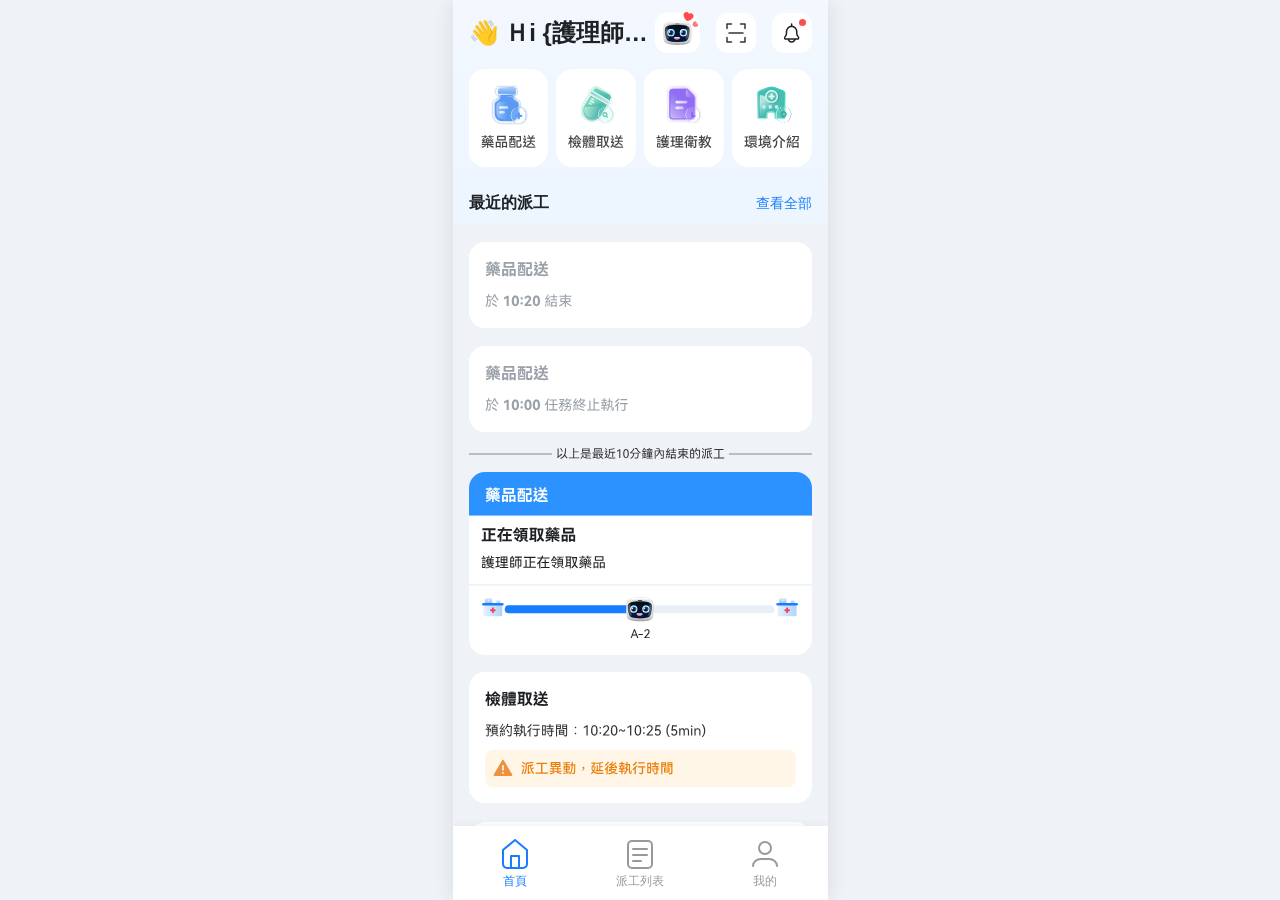
==== index.html @ 9b592e41 "feat: 合并首页和派工列表为单页应用，底部导航栏切换" ====
<!DOCTYPE html>
<html lang="zh-TW">
<head>
  <meta charset="UTF-8">
  <meta name="viewport" content="width=device-width, initial-scale=1.0, maximum-scale=1.0, user-scalable=no, viewport-fit=cover">
  <meta name="apple-mobile-web-app-capable" content="yes">
  <meta name="apple-mobile-web-app-status-bar-style" content="black-translucent">
  <meta http-equiv="Cache-Control" content="no-cache, no-store, must-revalidate">
  <meta http-equiv="Pragma" content="no-cache">
  <meta http-equiv="Expires" content="0">
  <title>護理協作APP</title>
  <link rel="stylesheet" href="styles.css?v=8">
</head>
<body>

<div class="phone-frame">

  <!-- ==================== 首頁面板 ==================== -->
  <div class="page-panel active" id="page-home">
    <header class="sticky-header home-header">
      <div class="header-row">
        <h1 class="greeting">👋 Ｈi {護理師名稱}</h1>
        <div class="header-icons">
          <img src="icons/header-icon-camera.svg" alt="camera" width="45" height="41">
          <img src="icons/header-icon-scan.svg" alt="scan" width="40" height="40">
          <img src="icons/header-icon-msg.svg" alt="messages" width="40" height="40">
        </div>
      </div>
      <div class="quick-actions">
        <img src="icons/action-medication.svg" alt="藥品配送" width="80" height="98">
        <img src="icons/action-specimen.svg" alt="檢體取送" width="80" height="98">
        <img src="icons/action-education.svg" alt="護理衛教" width="80" height="98">
        <img src="icons/action-environment.svg" alt="環境介紹" width="80" height="98">
      </div>
      <div class="section-header">
        <h2 class="section-title">最近的派工</h2>
        <a href="#" class="view-all">查看全部</a>
      </div>
    </header>

    <div class="scroll-content">
      <div class="task-list">
        <object class="task-img" data="icons/task-completed-component.svg" type="image/svg+xml" aria-label="藥品任務"></object>
        <object class="task-img" data="icons/task-aborted-component.svg" type="image/svg+xml" aria-label="藥品任務"></object>
        <object class="task-img task-divider" data="icons/divider-frame.svg" type="image/svg+xml" aria-label=""></object>
        <object class="task-img" data="icons/task-active.svg" type="image/svg+xml" aria-label="正在領取藥品"></object>
        <object class="task-img" data="icons/task-specimen.svg" type="image/svg+xml" aria-label="檢體取送"></object>
        <object class="task-img" data="icons/task-pending1.svg" type="image/svg+xml" aria-label="藥品配送"></object>
        <object class="task-img" data="icons/task-pending2.svg" type="image/svg+xml" aria-label="藥品配送"></object>
      </div>
    </div>
  </div>

  <!-- ==================== 派工列表面板 ==================== -->
  <div class="page-panel" id="page-task-list">
    <header class="sticky-header tasklist-header">
      <div class="header-bar">
        <button class="back-btn" aria-label="返回">
          <svg width="24" height="24" viewBox="0 0 24 24" fill="none">
            <path d="M15 18L9 12L15 6" stroke="#1F2124" stroke-width="2" stroke-linecap="round" stroke-linejoin="round"/>
          </svg>
        </button>
        <div class="header-date">
          <div class="date-today">今日</div>
          <div class="date-full">10/31 (四)</div>
        </div>
        <button class="forward-btn" aria-label="前进">
          <svg width="24" height="24" viewBox="0 0 24 24" fill="none">
            <path d="M9 18L15 12L9 6" stroke="#1F2124" stroke-width="2" stroke-linecap="round" stroke-linejoin="round"/>
          </svg>
        </button>
      </div>
      <div class="filter-tabs">
        <button class="tab active">全部(9)</button>
        <button class="tab">待執行(3)</button>
        <button class="tab">執行中(3)</button>
        <button class="tab">已結束(3)</button>
      </div>
    </header>

    <div class="scroll-content">
      <div class="task-list">
        <div class="shift-section">
          <div class="shift-header">
            <span class="shift-icon">☀️</span>
            <span class="shift-name">白班</span>
          </div>
          <div class="shift-desc">你工作時段的派工</div>
        </div>

        <div class="task-card task-done">
          <div class="task-top">
            <span class="task-title">藥品配送</span>
            <span class="task-source">勤務派工 (系統)</span>
          </div>
          <div class="task-bottom">
            <span class="task-status">於 10:20 結束</span>
          </div>
        </div>

        <div class="task-card task-done">
          <div class="task-top">
            <span class="task-title">檢體取送</span>
            <span class="task-source">你派工 (系統)</span>
          </div>
          <div class="task-bottom">
            <span class="task-status">於 10:00 任務終止執行</span>
          </div>
        </div>

        <div class="task-card task-active-card">
          <div class="task-header">
            <span class="task-title">藥品配送</span>
            <span class="task-source">勤務派工 (系統)</span>
          </div>
          <div class="task-progress-section">
            <div class="progress-title">正在領取藥品</div>
            <div class="progress-desc">護理師正在領取藥品</div>
          </div>
          <div class="progress-bar-wrapper">
            <div class="progress-bar">
              <div class="progress-fill" style="width: 50%"></div>
            </div>
            <div class="progress-locations">
              <span>護理站</span>
              <span>A-2</span>
              <span>護理站</span>
            </div>
          </div>
        </div>

        <div class="task-card task-active-card">
          <div class="task-header">
            <span class="task-title">檢體取送</span>
            <span class="task-source">你派工 (系統)</span>
          </div>
          <div class="task-progress-section">
            <div class="progress-title">請前往 B-1 區交付檢體</div>
            <div class="progress-desc">請儘速前來，避免機器人超時離去</div>
          </div>
          <div class="progress-bar-wrapper">
            <div class="progress-bar">
              <div class="progress-fill" style="width: 50%"></div>
            </div>
            <div class="progress-locations">
              <span>檢體站</span>
              <span>B-1</span>
              <span>檢體站</span>
            </div>
          </div>
        </div>

        <div class="shift-divider">
          <div class="divider-line"></div>
          <span class="divider-text">因轉換班別，不執行派工記錄 (4)</span>
          <div class="divider-line"></div>
        </div>

        <div class="task-card task-disabled">
          <div class="task-top">
            <span class="task-title">環境介紹-帶入病室</span>
          </div>
          <div class="task-bottom">
            <span class="task-status">無法執行派工，請自行執行環境介紹</span>
          </div>
        </div>

        <div class="task-card task-disabled">
          <div class="task-top">
            <span class="task-title">檢體取送</span>
          </div>
          <div class="task-bottom">
            <span class="task-status">無法執行派工，請自行將檢體送往檢體站</span>
          </div>
        </div>

        <div class="task-card task-disabled">
          <div class="task-top">
            <span class="task-title">藥品配送</span>
          </div>
          <div class="task-bottom">
            <span class="task-status">無法執行派工，請自行前往護理站領藥</span>
          </div>
        </div>

        <div class="task-card task-disabled">
          <div class="task-top">
            <span class="task-title">護理衛教</span>
          </div>
          <div class="task-bottom">
            <span class="task-status">無法執行派工，請重新預約衛教</span>
          </div>
        </div>
      </div>
    </div>
  </div>

  <!-- ==================== 共用底部導航 ==================== -->
  <nav class="bottom-nav">
    <div class="nav-item active" data-page="home">
      <svg width="32" height="32" viewBox="0 0 32 32" fill="none">
        <path d="M4 12L16 2L28 12V26C28 27.0609 27.5786 28.0783 26.8284 28.8284C26.0783 29.5786 25.0609 30 24 30H8C6.93913 30 5.92172 29.5786 5.17157 28.8284C4.42143 28.0783 4 27.0609 4 26V12Z" stroke="#999999" stroke-width="2" stroke-linecap="round" stroke-linejoin="round"/>
        <path d="M12 30V18H20V30" stroke="#999999" stroke-width="2" stroke-linecap="round" stroke-linejoin="round"/>
      </svg>
      <span>首頁</span>
    </div>
    <div class="nav-item" data-page="task-list">
      <svg width="32" height="32" viewBox="0 0 32 32" fill="none">
        <rect x="4" y="3" width="24" height="27" rx="4" stroke="#999999" stroke-width="2"/>
        <path d="M9 11H23" stroke="#999999" stroke-width="2" stroke-linecap="round"/>
        <path d="M9 17H23" stroke="#999999" stroke-width="2" stroke-linecap="round"/>
        <path d="M9 23H17" stroke="#999999" stroke-width="2" stroke-linecap="round"/>
      </svg>
      <span>派工列表</span>
    </div>
    <div class="nav-item" data-page="my">
      <svg width="32" height="32" viewBox="0 0 32 32" fill="none">
        <circle cx="16" cy="10" r="6" stroke="#999999" stroke-width="2"/>
        <path d="M28 28C28 24.134 24.4183 21 20 21H12C7.58172 21 4 24.134 4 28" stroke="#999999" stroke-width="2" stroke-linecap="round"/>
      </svg>
      <span>我的</span>
    </div>
  </nav>

</div>

<script>
(function() {
  var navItems = document.querySelectorAll('.nav-item');
  var panels = {
    home: document.getElementById('page-home'),
    'task-list': document.getElementById('page-task-list')
  };

  function switchPage(pageName) {
    Object.keys(panels).forEach(function(key) {
      if (panels[key]) {
        panels[key].classList.toggle('active', key === pageName);
      }
    });

    navItems.forEach(function(item) {
      var isActive = item.getAttribute('data-page') === pageName;
      item.classList.toggle('active', isActive);
    });

    var scrollEl = document.querySelector('#' + pageName + ' .scroll-content, #page-' + pageName + ' .scroll-content');
    var activePanel = panels[pageName];
    if (activePanel) {
      var scrollContent = activePanel.querySelector('.scroll-content');
      if (scrollContent) {
        scrollContent.scrollTop = 0;
      }
    }
  }

  navItems.forEach(function(item) {
    item.addEventListener('click', function() {
      var page = this.getAttribute('data-page');
      if (page === 'my') return;
      switchPage(page);
    });
  });

  var homeScrollEl = document.querySelector('#page-home .scroll-content');
  var homeHeaderEl = document.querySelector('#page-home .home-header');
  if (homeScrollEl && homeHeaderEl) {
    homeScrollEl.addEventListener('scroll', function() {
      homeHeaderEl.classList.toggle('scrolled', homeScrollEl.scrollTop > 0);
    });
  }

  var tasklistScrollEl = document.querySelector('#page-task-list .scroll-content');
  var tasklistHeaderEl = document.querySelector('#page-task-list .tasklist-header');
  if (tasklistScrollEl && tasklistHeaderEl) {
    tasklistScrollEl.addEventListener('scroll', function() {
      tasklistHeaderEl.classList.toggle('scrolled', tasklistScrollEl.scrollTop > 0);
    });
  }
})();
</script>
</body>
</html>
---- styles.css ----
*, *::before, *::after { margin:0; padding:0; box-sizing:border-box; }

html, body {
  width: 100%;
  font-family: 'HarmonyOS Sans TC', -apple-system, BlinkMacSystemFont, 'Segoe UI', Roboto, sans-serif;
  background: #EFF3F7;
  color: #1F2124;
  -webkit-font-smoothing: antialiased;
  -moz-osx-font-smoothing: grayscale;
  height: 100%;
  overflow: hidden;
}

.phone-frame {
  width: 100%;
  height: 100dvh;
  height: 100vh;
  background: #EFF3F7;
  overflow: hidden;
  display: flex;
  flex-direction: column;
  padding-top: env(safe-area-inset-top);
}

@supports (padding-top: env(safe-area-inset-top)) {
  .phone-frame {
    height: calc(100vh - env(safe-area-inset-bottom));
  }
}

/* ==================== PAGE PANELS ==================== */

.page-panel {
  display: none;
  flex-direction: column;
  flex: 1;
  overflow: hidden;
}

.page-panel.active {
  display: flex;
}

/* ==================== STICKY HEADER ==================== */

.sticky-header {
  flex-shrink: 0;
  position: relative;
  z-index: 10;
  box-shadow: none;
  transition: box-shadow 0.15s ease;
}

.sticky-header.scrolled {
  box-shadow: 0px 2px 6px rgba(29, 118, 202, 0.12);
}

/* ---- Home header (首頁) ---- */

.home-header {
  background: linear-gradient(180deg, #F3F8FF 0%, #EDF5FF 100%);
}

.header-row {
  display: flex;
  justify-content: space-between;
  align-items: center;
  padding: 12px 16px 16px;
}

.greeting {
  font-size: 24px;
  font-weight: 700;
  line-height: 36px;
  color: #1F2124;
  flex: 1;
  min-width: 0;
  overflow: hidden;
  text-overflow: ellipsis;
  white-space: nowrap;
}

.header-icons {
  display: flex;
  gap: 16px;
  align-items: center;
  flex-shrink: 0;
}

.header-icons img {
  display: block;
}

.quick-actions {
  display: flex;
  justify-content: space-between;
  gap: 8px;
  padding: 0 16px 8px;
}

.quick-actions img {
  display: block;
  flex: 1;
  min-width: 0;
  width: 100%;
  height: auto;
}

.section-header {
  display: flex;
  justify-content: space-between;
  align-items: center;
  padding: 16px 16px 8px;
}

.section-title {
  font-size: 16px;
  font-weight: 700;
  line-height: 24px;
  color: #1F2124;
}

.view-all {
  font-size: 14px;
  font-weight: 500;
  line-height: 22px;
  color: #167EFF;
  text-decoration: none;
}

/* ---- Task list header (派工列表) ---- */

.tasklist-header {
  background: #E2ECF9;
}

.header-bar {
  display: flex;
  justify-content: space-between;
  align-items: center;
  padding: 14px 16px;
}

.back-btn, .forward-btn {
  width: 40px;
  height: 40px;
  border: none;
  background: transparent;
  cursor: pointer;
  display: flex;
  align-items: center;
  justify-content: center;
  padding: 0;
  flex-shrink: 0;
}

.header-date {
  text-align: center;
  flex: 1;
}

.date-today {
  font-size: 14px;
  font-weight: 500;
  line-height: 20px;
  color: #1F2124;
}

.date-full {
  font-size: 16px;
  font-weight: 700;
  line-height: 24px;
  color: #1F2124;
}

.filter-tabs {
  display: flex;
  gap: 8px;
  padding: 0 16px 16px;
  overflow-x: auto;
  -webkit-overflow-scrolling: touch;
  scrollbar-width: none;
}

.filter-tabs::-webkit-scrollbar {
  display: none;
}

.tab {
  flex-shrink: 0;
  padding: 6px 16px;
  border: none;
  border-radius: 8px;
  font-size: 14px;
  font-weight: 500;
  line-height: 22px;
  color: #666666;
  background: #FFFFFF;
  cursor: pointer;
  transition: all 0.2s ease;
}

.tab.active {
  background: #167EFF;
  color: #FFFFFF;
}

/* ==================== SCROLLABLE CONTENT ==================== */

.scroll-content {
  flex: 1;
  overflow-y: auto;
  -webkit-overflow-scrolling: touch;
  overflow-x: hidden;
}

.task-list {
  display: flex;
  flex-direction: column;
  gap: 8px;
  padding: 16px 16px 12px;
  align-items: stretch;
}

.task-img {
  display: block;
  width: 100%;
  border: none;
  pointer-events: none;
  overflow: hidden;
}

/* ==================== TASK CARD STYLES (派工列表) ==================== */

.shift-section {
  text-align: center;
  padding: 8px 0 4px;
}

.shift-header {
  display: flex;
  align-items: center;
  justify-content: center;
  gap: 6px;
  margin-bottom: 4px;
}

.shift-icon {
  font-size: 16px;
}

.shift-name {
  font-size: 14px;
  font-weight: 700;
  line-height: 22px;
  color: #333333;
}

.shift-desc {
  font-size: 12px;
  font-weight: 400;
  line-height: 18px;
  color: #333333;
}

.task-card {
  background: #FFFFFF;
  border-radius: 16px;
  padding: 16px;
  width: 100%;
}

.task-card.task-disabled {
  opacity: 0.6;
}

.task-card.task-active-card {
  background: linear-gradient(180deg, #167EFF 0%, #0D6FE8 100%);
  padding: 0;
  overflow: hidden;
}

.task-top, .task-header {
  display: flex;
  justify-content: space-between;
  align-items: center;
  margin-bottom: 8px;
}

.task-card.task-active-card .task-header {
  padding: 12px 16px 0;
  margin-bottom: 0;
}

.task-title {
  font-size: 16px;
  font-weight: 700;
  line-height: 24px;
  color: #1F2124;
}

.task-card.task-active-card .task-title {
  color: #FFFFFF;
}

.task-source {
  font-size: 14px;
  font-weight: 400;
  line-height: 22px;
  color: #666666;
}

.task-card.task-active-card .task-source {
  color: rgba(255, 255, 255, 0.8);
}

.task-bottom {
  display: flex;
  align-items: center;
}

.task-status {
  font-size: 14px;
  font-weight: 400;
  line-height: 22px;
  color: #666666;
}

.task-progress-section {
  padding: 8px 16px 12px;
}

.progress-title {
  font-size: 16px;
  font-weight: 700;
  line-height: 24px;
  color: #FFFFFF;
  margin-bottom: 4px;
}

.progress-desc {
  font-size: 14px;
  font-weight: 400;
  line-height: 22px;
  color: rgba(255, 255, 255, 0.8);
}

.progress-bar-wrapper {
  padding: 0 12px 16px;
}

.progress-bar {
  height: 8px;
  background: rgba(255, 255, 255, 0.3);
  border-radius: 4px;
  overflow: hidden;
  margin-bottom: 8px;
  position: relative;
}

.progress-fill {
  height: 100%;
  background: #FFFFFF;
  border-radius: 4px;
  position: relative;
}

.progress-locations {
  display: flex;
  justify-content: space-between;
  font-size: 12px;
  font-weight: 500;
  line-height: 18px;
  color: rgba(255, 255, 255, 0.9);
}

.shift-divider {
  display: flex;
  align-items: center;
  gap: 12px;
  padding: 8px 0;
}

.divider-line {
  flex: 1;
  height: 1px;
  background: #D9D9D9;
}

.divider-text {
  font-size: 12px;
  font-weight: 400;
  line-height: 18px;
  color: #999999;
  white-space: nowrap;
}

/* ==================== BOTTOM NAVIGATION ==================== */

.bottom-nav {
  flex-shrink: 0;
  background: #FFFFFF;
  display: flex;
  justify-content: space-around;
  align-items: flex-start;
  padding: 8px 0 0;
  padding-bottom: calc(8px + env(safe-area-inset-bottom));
  box-shadow: 0px -1px 8px rgba(0, 0, 0, 0.06);
  z-index: 10;
}

.nav-item {
  display: flex;
  flex-direction: column;
  align-items: center;
  gap: 4px;
  padding: 4px 0;
  cursor: pointer;
  flex: 1;
  -webkit-tap-highlight-color: transparent;
  user-select: none;
  -webkit-user-select: none;
}

.nav-item svg {
  display: block;
}

.nav-item span {
  font-size: 12px;
  font-weight: 400;
  line-height: 14px;
  color: #999999;
}

.nav-item.active span {
  color: #167EFF;
  font-weight: 500;
}

.nav-item.active svg path,
.nav-item.active svg rect,
.nav-item.active svg circle {
  stroke: #167EFF;
}

/* ==================== RESPONSIVE ==================== */

@media screen and (min-width: 768px) {
  .phone-frame {
    max-width: 375px;
    margin: 0 auto;
    box-shadow: 0 0 20px rgba(0,0,0,0.1);
    padding-top: 0;
  }

  @supports (padding-top: env(safe-area-inset-top)) {
    .phone-frame {
      height: 100vh;
    }
  }
}
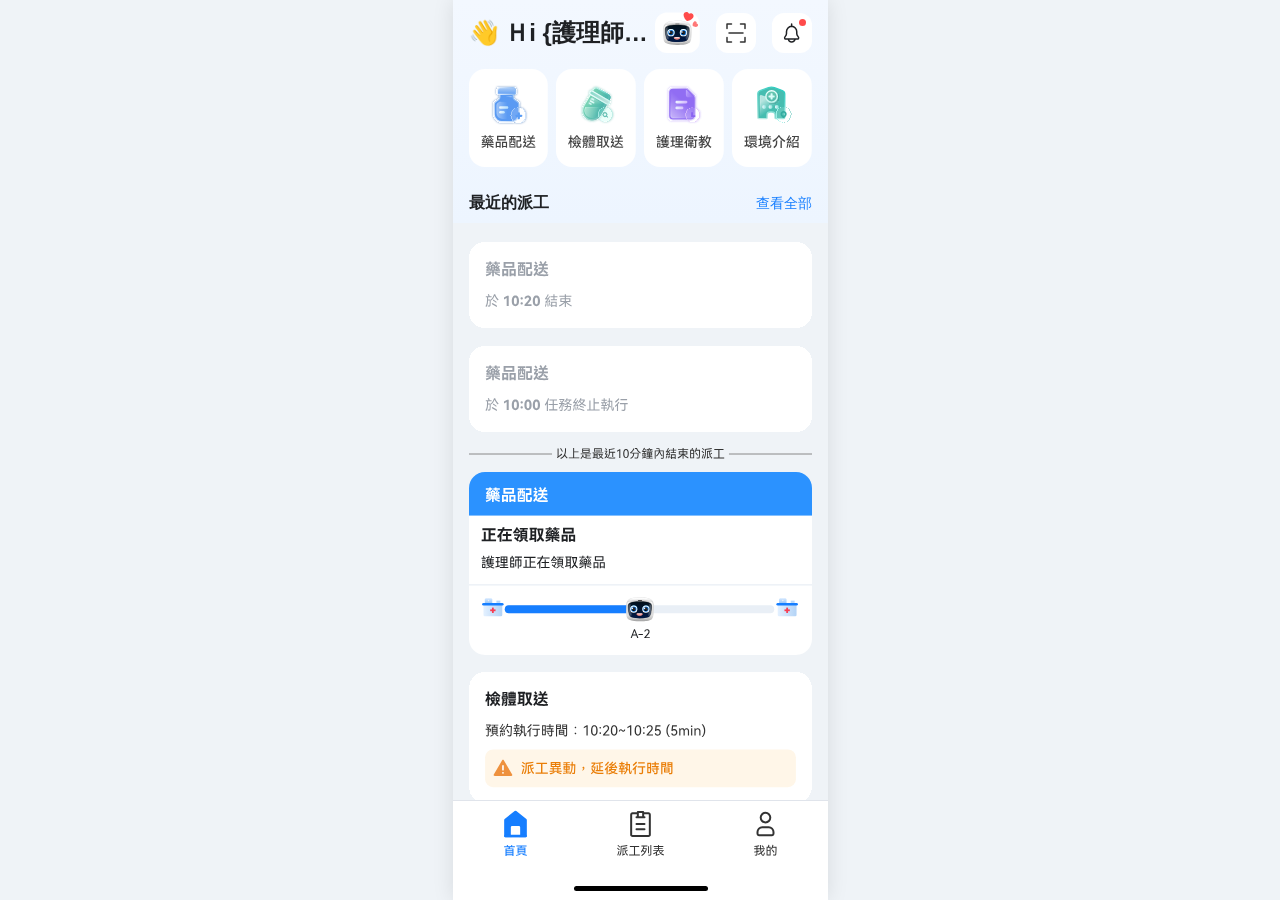
==== commit 20277cf9: "fix: 底部导航改用Figma导出的原生SVG，切换页面时更换导航SVG" ====
--- a/index.html
+++ b/index.html
@@ -197,81 +197,63 @@
 
   <!-- ==================== 共用底部導航 ==================== -->
   <nav class="bottom-nav">
-    <div class="nav-item active" data-page="home">
-      <svg width="32" height="32" viewBox="0 0 32 32" fill="none">
-        <path d="M4 12L16 2L28 12V26C28 27.0609 27.5786 28.0783 26.8284 28.8284C26.0783 29.5786 25.0609 30 24 30H8C6.93913 30 5.92172 29.5786 5.17157 28.8284C4.42143 28.0783 4 27.0609 4 26V12Z" stroke="#999999" stroke-width="2" stroke-linecap="round" stroke-linejoin="round"/>
-        <path d="M12 30V18H20V30" stroke="#999999" stroke-width="2" stroke-linecap="round" stroke-linejoin="round"/>
-      </svg>
-      <span>首頁</span>
-    </div>
-    <div class="nav-item" data-page="task-list">
-      <svg width="32" height="32" viewBox="0 0 32 32" fill="none">
-        <rect x="4" y="3" width="24" height="27" rx="4" stroke="#999999" stroke-width="2"/>
-        <path d="M9 11H23" stroke="#999999" stroke-width="2" stroke-linecap="round"/>
-        <path d="M9 17H23" stroke="#999999" stroke-width="2" stroke-linecap="round"/>
-        <path d="M9 23H17" stroke="#999999" stroke-width="2" stroke-linecap="round"/>
-      </svg>
-      <span>派工列表</span>
-    </div>
-    <div class="nav-item" data-page="my">
-      <svg width="32" height="32" viewBox="0 0 32 32" fill="none">
-        <circle cx="16" cy="10" r="6" stroke="#999999" stroke-width="2"/>
-        <path d="M28 28C28 24.134 24.4183 21 20 21H12C7.58172 21 4 24.134 4 28" stroke="#999999" stroke-width="2" stroke-linecap="round"/>
-      </svg>
-      <span>我的</span>
-    </div>
+    <img class="nav-bg" src="icons/bottom-nav.svg" alt="navigation" width="375" height="100">
+    <div class="nav-hit-area" data-page="home"></div>
+    <div class="nav-hit-area" data-page="task-list"></div>
+    <div class="nav-hit-area" data-page="my"></div>
   </nav>
 
 </div>
 
 <script>
 (function() {
-  var navItems = document.querySelectorAll('.nav-item');
-  var panels = {
-    home: document.getElementById('page-home'),
-    'task-list': document.getElementById('page-task-list')
-  };
+  var pageHome = document.getElementById('page-home');
+  var pageTaskList = document.getElementById('page-task-list');
+  var navItems = document.querySelectorAll('.nav-hit-area');
+  var navBg = document.querySelector('.nav-bg');
 
   function switchPage(pageName) {
-    Object.keys(panels).forEach(function(key) {
-      if (panels[key]) {
-        panels[key].classList.toggle('active', key === pageName);
-      }
-    });
-
-    navItems.forEach(function(item) {
-      var isActive = item.getAttribute('data-page') === pageName;
-      item.classList.toggle('active', isActive);
-    });
-
-    var scrollEl = document.querySelector('#' + pageName + ' .scroll-content, #page-' + pageName + ' .scroll-content');
-    var activePanel = panels[pageName];
-    if (activePanel) {
-      var scrollContent = activePanel.querySelector('.scroll-content');
-      if (scrollContent) {
-        scrollContent.scrollTop = 0;
-      }
+    if (pageName === 'home') {
+      pageHome.classList.add('active');
+      pageTaskList.classList.remove('active');
+      navBg.src = 'icons/bottom-nav.svg';
+    } else if (pageName === 'task-list') {
+      pageHome.classList.remove('active');
+      pageTaskList.classList.add('active');
+      navBg.src = 'icons/bottom-nav-tasklist.svg';
     }
+
+    var targetPanel = pageName === 'home' ? pageHome : pageTaskList;
+    var scrollContent = targetPanel.querySelector('.scroll-content');
+    if (scrollContent) {
+      scrollContent.scrollTop = 0;
+    }
+  }
+
+  function onNavClick() {
+    var page = this.getAttribute('data-page');
+    if (page === 'my') return;
+    switchPage(page);
   }
 
   navItems.forEach(function(item) {
-    item.addEventListener('click', function() {
-      var page = this.getAttribute('data-page');
-      if (page === 'my') return;
-      switchPage(page);
+    item.addEventListener('click', onNavClick);
+    item.addEventListener('touchend', function(e) {
+      e.preventDefault();
+      onNavClick.call(this);
     });
   });
 
-  var homeScrollEl = document.querySelector('#page-home .scroll-content');
-  var homeHeaderEl = document.querySelector('#page-home .home-header');
+  var homeScrollEl = pageHome.querySelector('.scroll-content');
+  var homeHeaderEl = pageHome.querySelector('.home-header');
   if (homeScrollEl && homeHeaderEl) {
     homeScrollEl.addEventListener('scroll', function() {
       homeHeaderEl.classList.toggle('scrolled', homeScrollEl.scrollTop > 0);
     });
   }
 
-  var tasklistScrollEl = document.querySelector('#page-task-list .scroll-content');
-  var tasklistHeaderEl = document.querySelector('#page-task-list .tasklist-header');
+  var tasklistScrollEl = pageTaskList.querySelector('.scroll-content');
+  var tasklistHeaderEl = pageTaskList.querySelector('.tasklist-header');
   if (tasklistScrollEl && tasklistHeaderEl) {
     tasklistScrollEl.addEventListener('scroll', function() {
       tasklistHeaderEl.classList.toggle('scrolled', tasklistScrollEl.scrollTop > 0);
--- a/styles.css
+++ b/styles.css
@@ -399,49 +399,36 @@
 
 .bottom-nav {
   flex-shrink: 0;
-  background: #FFFFFF;
-  display: flex;
-  justify-content: space-around;
-  align-items: flex-start;
-  padding: 8px 0 0;
-  padding-bottom: calc(8px + env(safe-area-inset-bottom));
-  box-shadow: 0px -1px 8px rgba(0, 0, 0, 0.06);
+  position: relative;
+  padding-bottom: env(safe-area-inset-bottom);
   z-index: 10;
 }
 
-.nav-item {
-  display: flex;
-  flex-direction: column;
-  align-items: center;
-  gap: 4px;
-  padding: 4px 0;
+.nav-bg {
+  display: block;
+  width: 100%;
+  height: auto;
+}
+
+.nav-hit-area {
+  position: absolute;
+  top: 0;
+  bottom: 0;
+  width: 33.33%;
   cursor: pointer;
-  flex: 1;
   -webkit-tap-highlight-color: transparent;
-  user-select: none;
-  -webkit-user-select: none;
-}
-
-.nav-item svg {
-  display: block;
-}
-
-.nav-item span {
-  font-size: 12px;
-  font-weight: 400;
-  line-height: 14px;
-  color: #999999;
-}
-
-.nav-item.active span {
-  color: #167EFF;
-  font-weight: 500;
-}
-
-.nav-item.active svg path,
-.nav-item.active svg rect,
-.nav-item.active svg circle {
-  stroke: #167EFF;
+}
+
+.nav-hit-area[data-page="home"] {
+  left: 0;
+}
+
+.nav-hit-area[data-page="task-list"] {
+  left: 33.33%;
+}
+
+.nav-hit-area[data-page="my"] {
+  left: 66.66%;
 }
 
 /* ==================== RESPONSIVE ==================== */
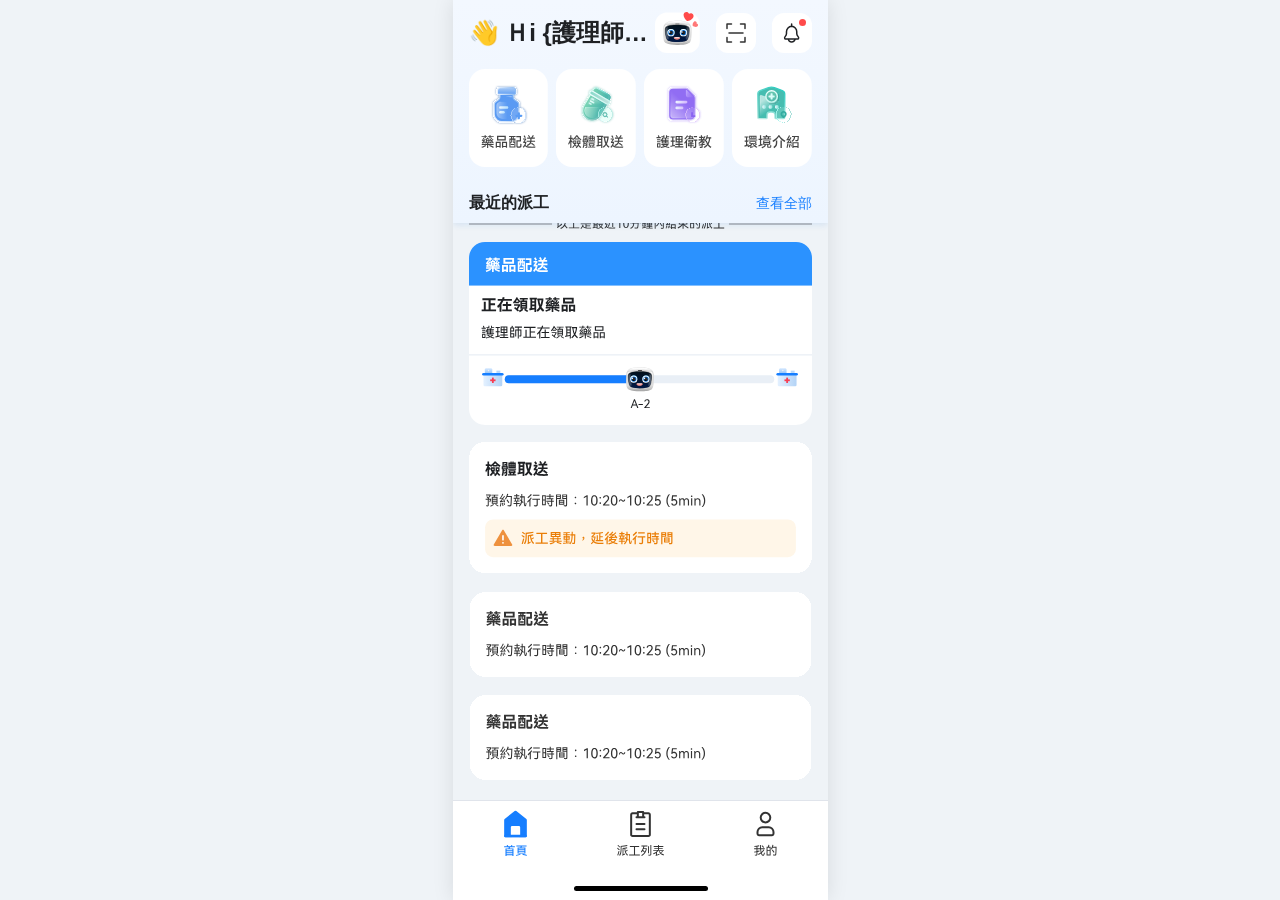
==== commit eeb49053: "feat: 首页锚点定位到进行中卡片" ====
--- a/index.html
+++ b/index.html
@@ -43,7 +43,7 @@
         <object class="task-img" data="icons/task-completed-component.svg" type="image/svg+xml" aria-label="藥品任務"></object>
         <object class="task-img" data="icons/task-aborted-component.svg" type="image/svg+xml" aria-label="藥品任務"></object>
         <object class="task-img task-divider" data="icons/divider-frame.svg" type="image/svg+xml" aria-label=""></object>
-        <object class="task-img" data="icons/task-active.svg" type="image/svg+xml" aria-label="正在領取藥品"></object>
+        <object id="active-task-card" class="task-img" data="icons/task-active.svg" type="image/svg+xml" aria-label="正在領取藥品"></object>
         <object class="task-img" data="icons/task-specimen.svg" type="image/svg+xml" aria-label="檢體取送"></object>
         <object class="task-img" data="icons/task-pending1.svg" type="image/svg+xml" aria-label="藥品配送"></object>
         <object class="task-img" data="icons/task-pending2.svg" type="image/svg+xml" aria-label="藥品配送"></object>
@@ -211,12 +211,38 @@
   var pageTaskList = document.getElementById('page-task-list');
   var navItems = document.querySelectorAll('.nav-hit-area');
   var navBg = document.querySelector('.nav-bg');
+  var homeScrollEl = pageHome.querySelector('.scroll-content');
+  var activeCard = document.getElementById('active-task-card');
+  var hasScrolledToActive = false;
+
+  function scrollToActiveCard() {
+    if (!activeCard || !homeScrollEl) return;
+    var cardTop = activeCard.offsetTop;
+    var cardHeight = activeCard.offsetHeight;
+    var containerHeight = homeScrollEl.clientHeight;
+    var maxScroll = homeScrollEl.scrollHeight - containerHeight;
+
+    if (containerHeight <= 0) return;
+
+    var ideal = cardTop - (containerHeight / 2) + (cardHeight / 2);
+
+    if (cardHeight > containerHeight) {
+      ideal = cardTop;
+    }
+
+    if (ideal < 0) ideal = 0;
+    if (ideal > maxScroll) ideal = maxScroll;
+
+    homeScrollEl.scrollTo({ top: ideal, behavior: 'smooth' });
+    hasScrolledToActive = true;
+  }
 
   function switchPage(pageName) {
     if (pageName === 'home') {
       pageHome.classList.add('active');
       pageTaskList.classList.remove('active');
       navBg.src = 'icons/bottom-nav.svg';
+      scrollToActiveCard();
     } else if (pageName === 'task-list') {
       pageHome.classList.remove('active');
       pageTaskList.classList.add('active');
@@ -225,7 +251,7 @@
 
     var targetPanel = pageName === 'home' ? pageHome : pageTaskList;
     var scrollContent = targetPanel.querySelector('.scroll-content');
-    if (scrollContent) {
+    if (scrollContent && pageName !== 'home') {
       scrollContent.scrollTop = 0;
     }
   }
@@ -244,7 +270,6 @@
     });
   });
 
-  var homeScrollEl = pageHome.querySelector('.scroll-content');
   var homeHeaderEl = pageHome.querySelector('.home-header');
   if (homeScrollEl && homeHeaderEl) {
     homeScrollEl.addEventListener('scroll', function() {
@@ -259,6 +284,8 @@
       tasklistHeaderEl.classList.toggle('scrolled', tasklistScrollEl.scrollTop > 0);
     });
   }
+
+  setTimeout(scrollToActiveCard, 300);
 })();
 </script>
 </body>
--- a/styles.css
+++ b/styles.css
@@ -212,6 +212,7 @@
   overflow-y: auto;
   -webkit-overflow-scrolling: touch;
   overflow-x: hidden;
+  scroll-behavior: smooth;
 }
 
 .task-list {
@@ -400,6 +401,7 @@
 .bottom-nav {
   flex-shrink: 0;
   position: relative;
+  line-height: 0;
   padding-bottom: env(safe-area-inset-bottom);
   z-index: 10;
 }
@@ -415,6 +417,7 @@
   top: 0;
   bottom: 0;
   width: 33.33%;
+  z-index: 5;
   cursor: pointer;
   -webkit-tap-highlight-color: transparent;
 }
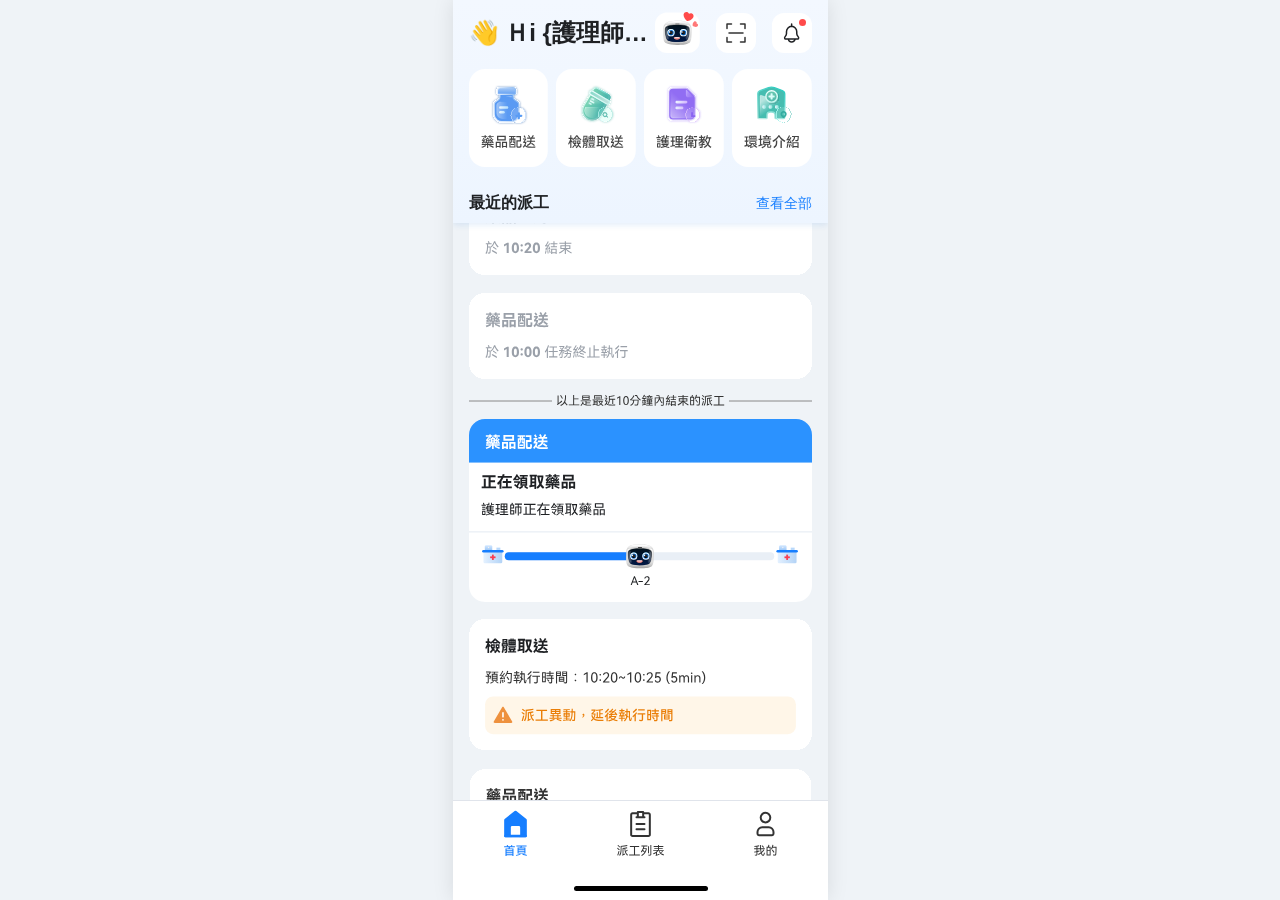
==== commit c1710dd9: "fix: 用getBoundingClientRect精确计算滚动偏移" ====
--- a/index.html
+++ b/index.html
@@ -217,24 +217,27 @@
 
   function scrollToActiveCard() {
     if (!activeCard || !homeScrollEl) return;
-    var cardTop = activeCard.offsetTop;
-    var cardHeight = activeCard.offsetHeight;
-    var containerHeight = homeScrollEl.clientHeight;
-    var maxScroll = homeScrollEl.scrollHeight - containerHeight;
-
-    if (containerHeight <= 0) return;
-
-    var ideal = cardTop - (containerHeight / 2) + (cardHeight / 2);
-
-    if (cardHeight > containerHeight) {
-      ideal = cardTop;
+
+    function tryScroll(attempt) {
+      if (activeCard.offsetHeight < 10 && attempt < 20) {
+        setTimeout(function() { tryScroll(attempt + 1); }, 100);
+        return;
+      }
+
+      requestAnimationFrame(function() {
+        requestAnimationFrame(function() {
+          var cardRect = activeCard.getBoundingClientRect();
+          var containerRect = homeScrollEl.getBoundingClientRect();
+          var cardCenter = cardRect.top + cardRect.height / 2;
+          var containerCenter = containerRect.top + containerRect.height / 2;
+          var offsetY = cardCenter - containerCenter;
+          homeScrollEl.scrollBy({ top: offsetY, behavior: 'smooth' });
+          hasScrolledToActive = true;
+        });
+      });
     }
 
-    if (ideal < 0) ideal = 0;
-    if (ideal > maxScroll) ideal = maxScroll;
-
-    homeScrollEl.scrollTo({ top: ideal, behavior: 'smooth' });
-    hasScrolledToActive = true;
+    tryScroll(0);
   }
 
   function switchPage(pageName) {
--- a/styles.css
+++ b/styles.css
@@ -208,6 +208,7 @@
 /* ==================== SCROLLABLE CONTENT ==================== */
 
 .scroll-content {
+  position: relative;
   flex: 1;
   overflow-y: auto;
   -webkit-overflow-scrolling: touch;
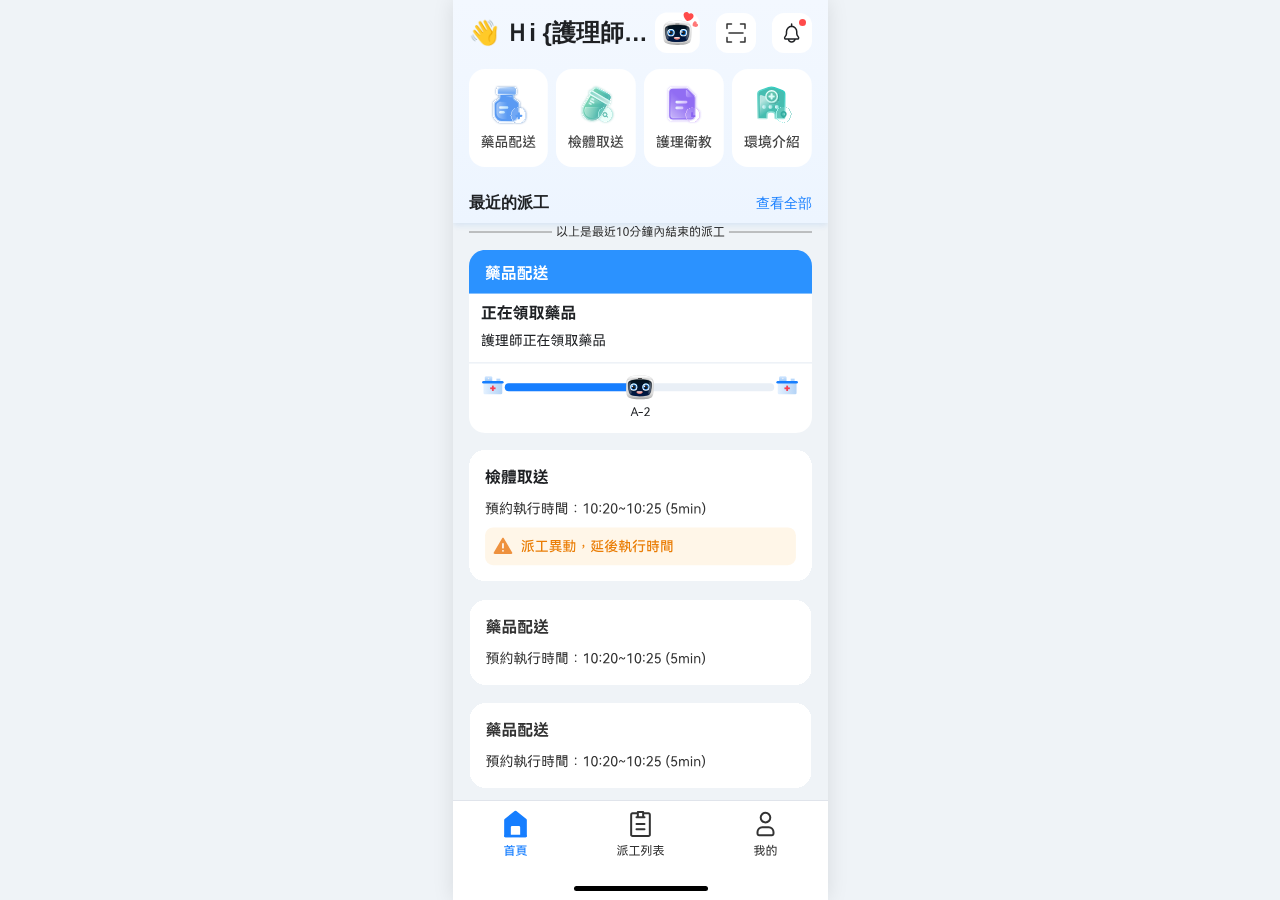
==== commit 5c41dff4: "fix: 先归零scrollTop再用scrollTo精确定位，改scrollBy为scrollTo" ====
--- a/index.html
+++ b/index.html
@@ -218,6 +218,8 @@
   function scrollToActiveCard() {
     if (!activeCard || !homeScrollEl) return;
 
+    homeScrollEl.scrollTop = 0;
+
     function tryScroll(attempt) {
       if (activeCard.offsetHeight < 10 && attempt < 20) {
         setTimeout(function() { tryScroll(attempt + 1); }, 100);
@@ -230,8 +232,7 @@
           var containerRect = homeScrollEl.getBoundingClientRect();
           var cardCenter = cardRect.top + cardRect.height / 2;
           var containerCenter = containerRect.top + containerRect.height / 2;
-          var offsetY = cardCenter - containerCenter;
-          homeScrollEl.scrollBy({ top: offsetY, behavior: 'smooth' });
+          homeScrollEl.scrollTo({ top: cardCenter - containerCenter, behavior: 'smooth' });
           hasScrolledToActive = true;
         });
       });
--- a/styles.css
+++ b/styles.css
@@ -213,7 +213,6 @@
   overflow-y: auto;
   -webkit-overflow-scrolling: touch;
   overflow-x: hidden;
-  scroll-behavior: smooth;
 }
 
 .task-list {
